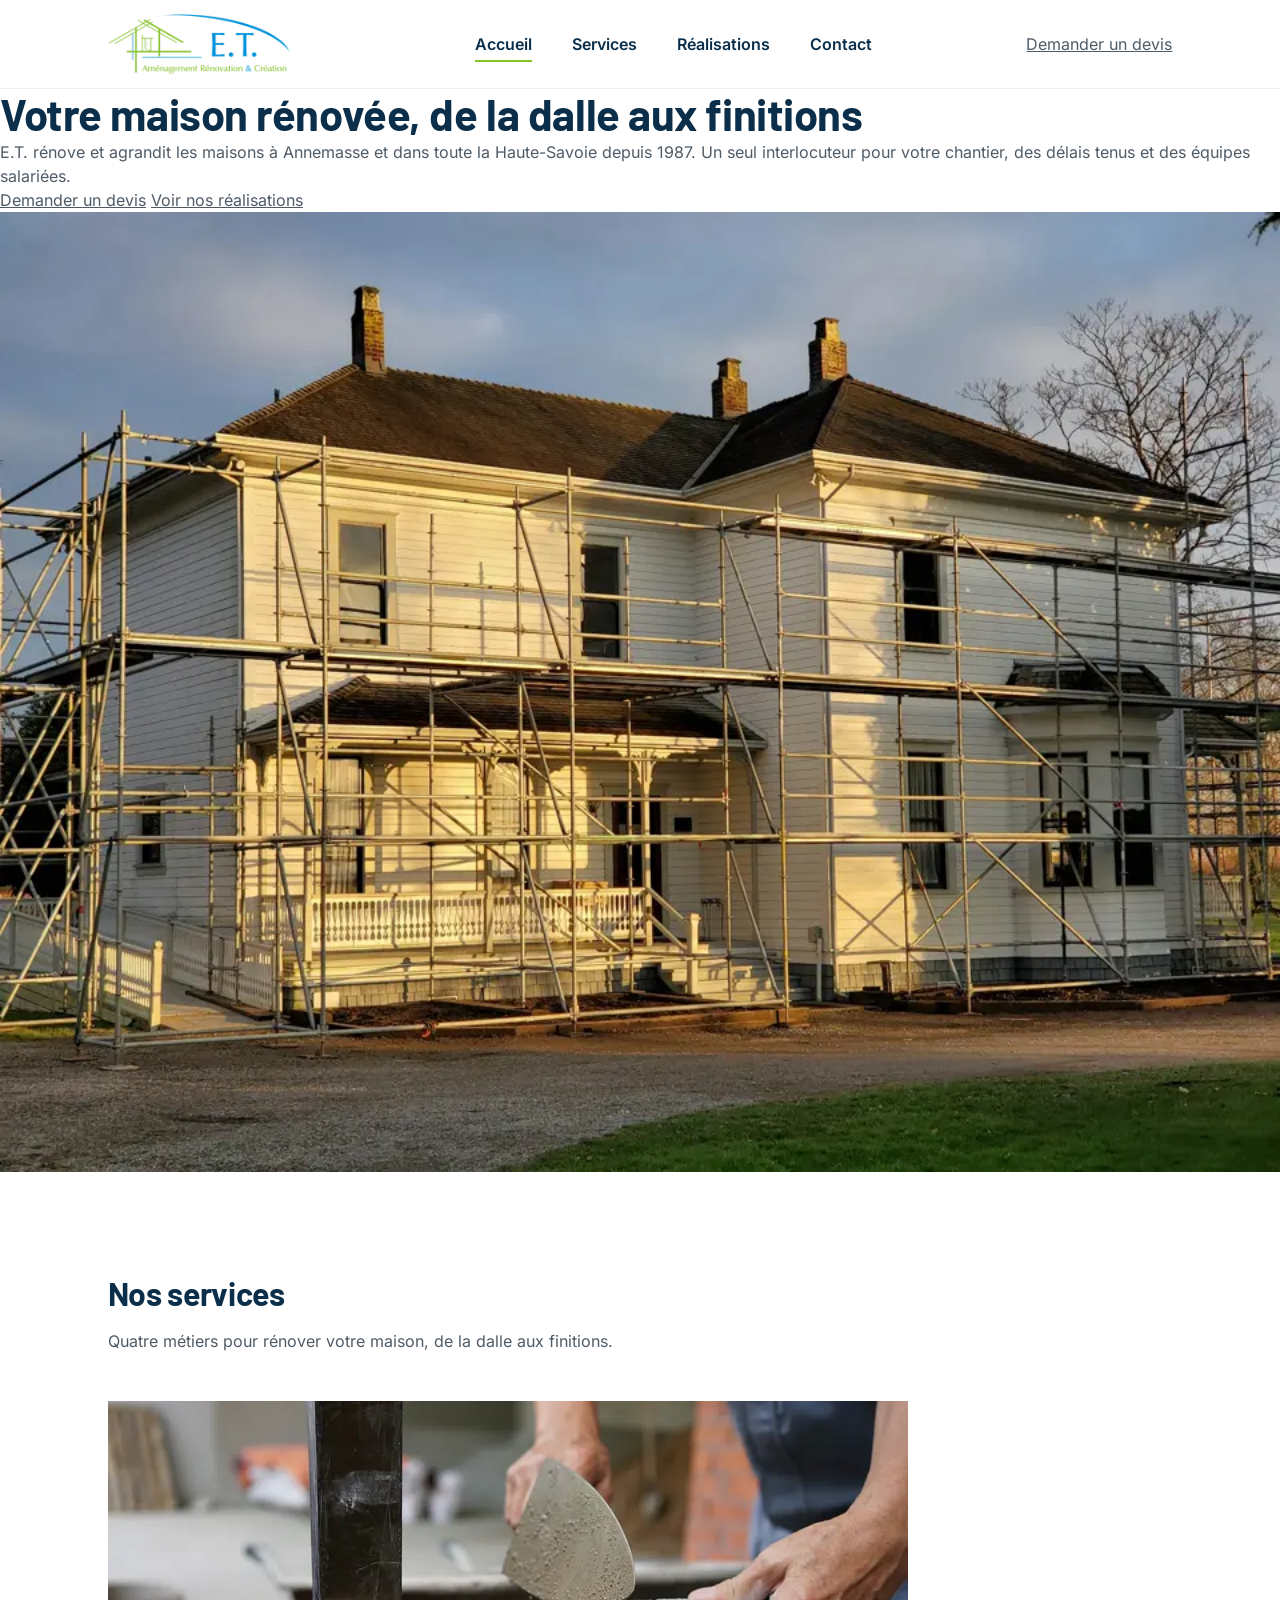
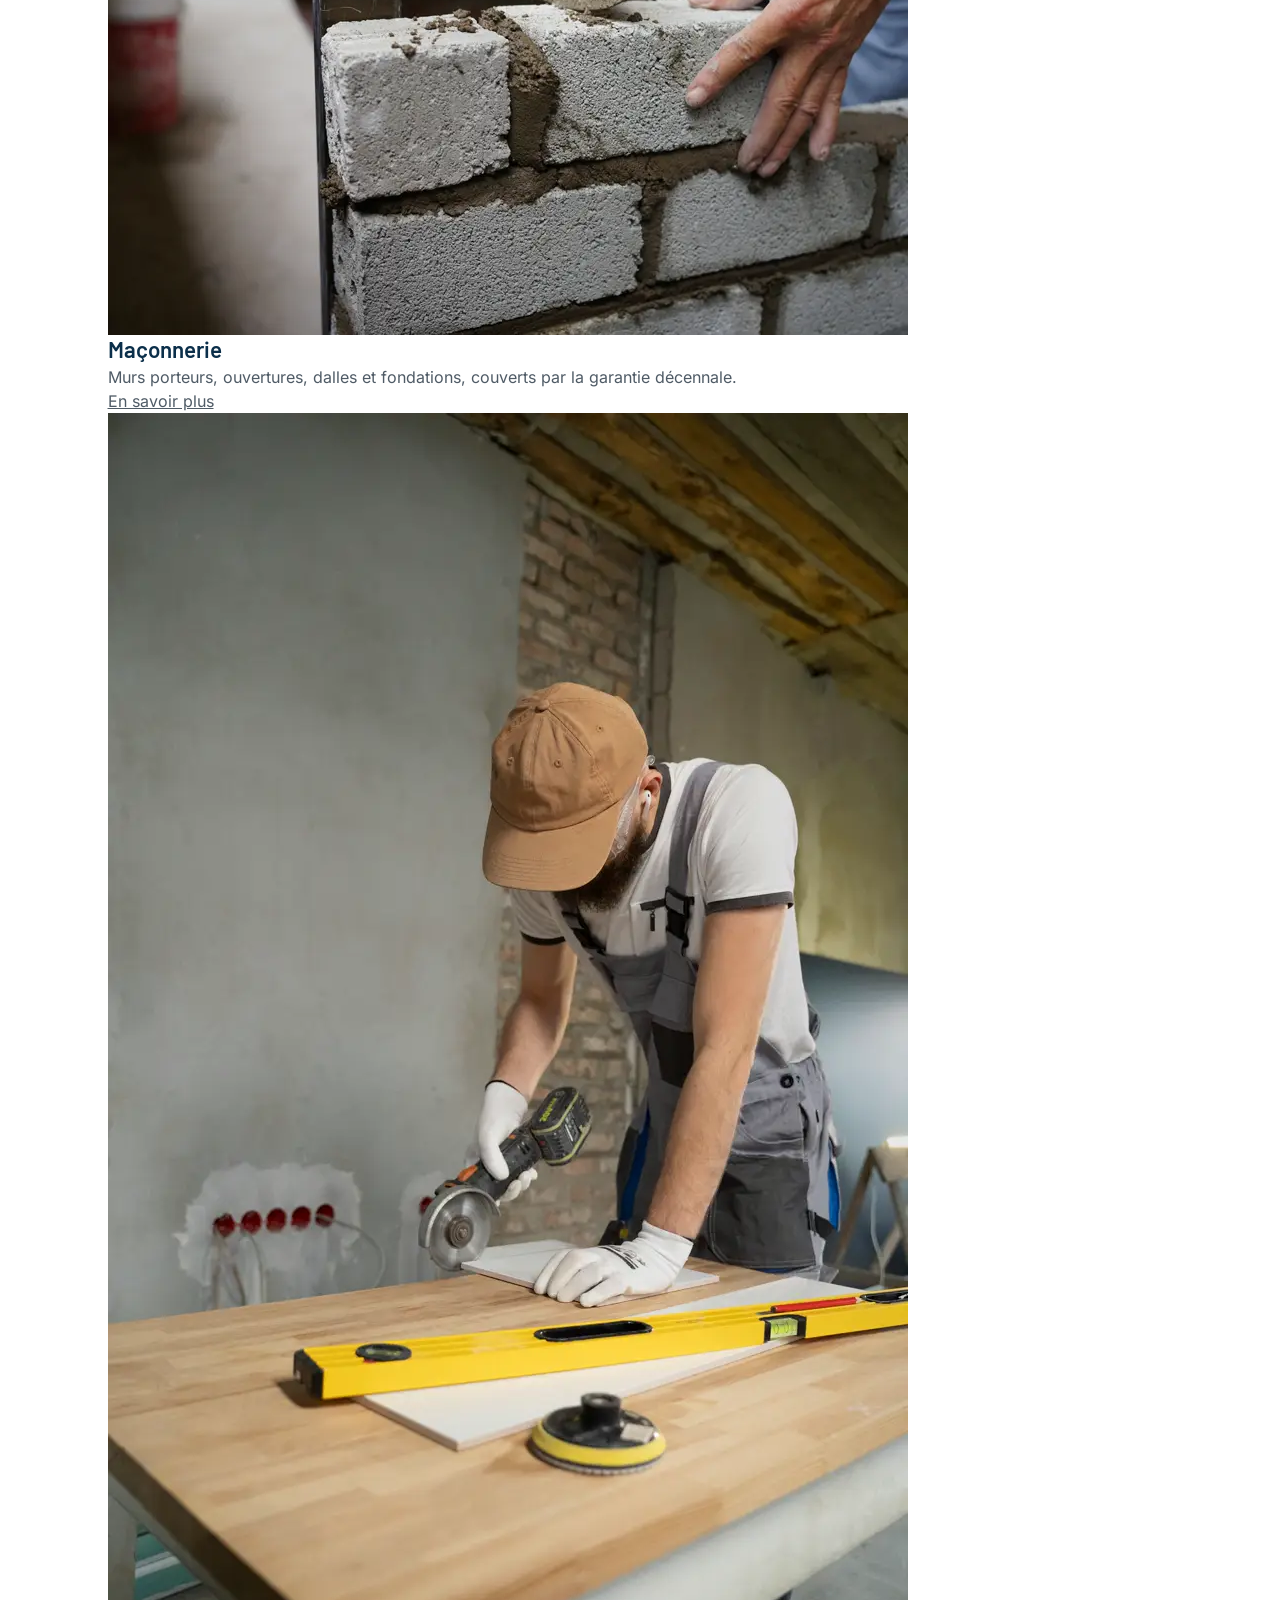
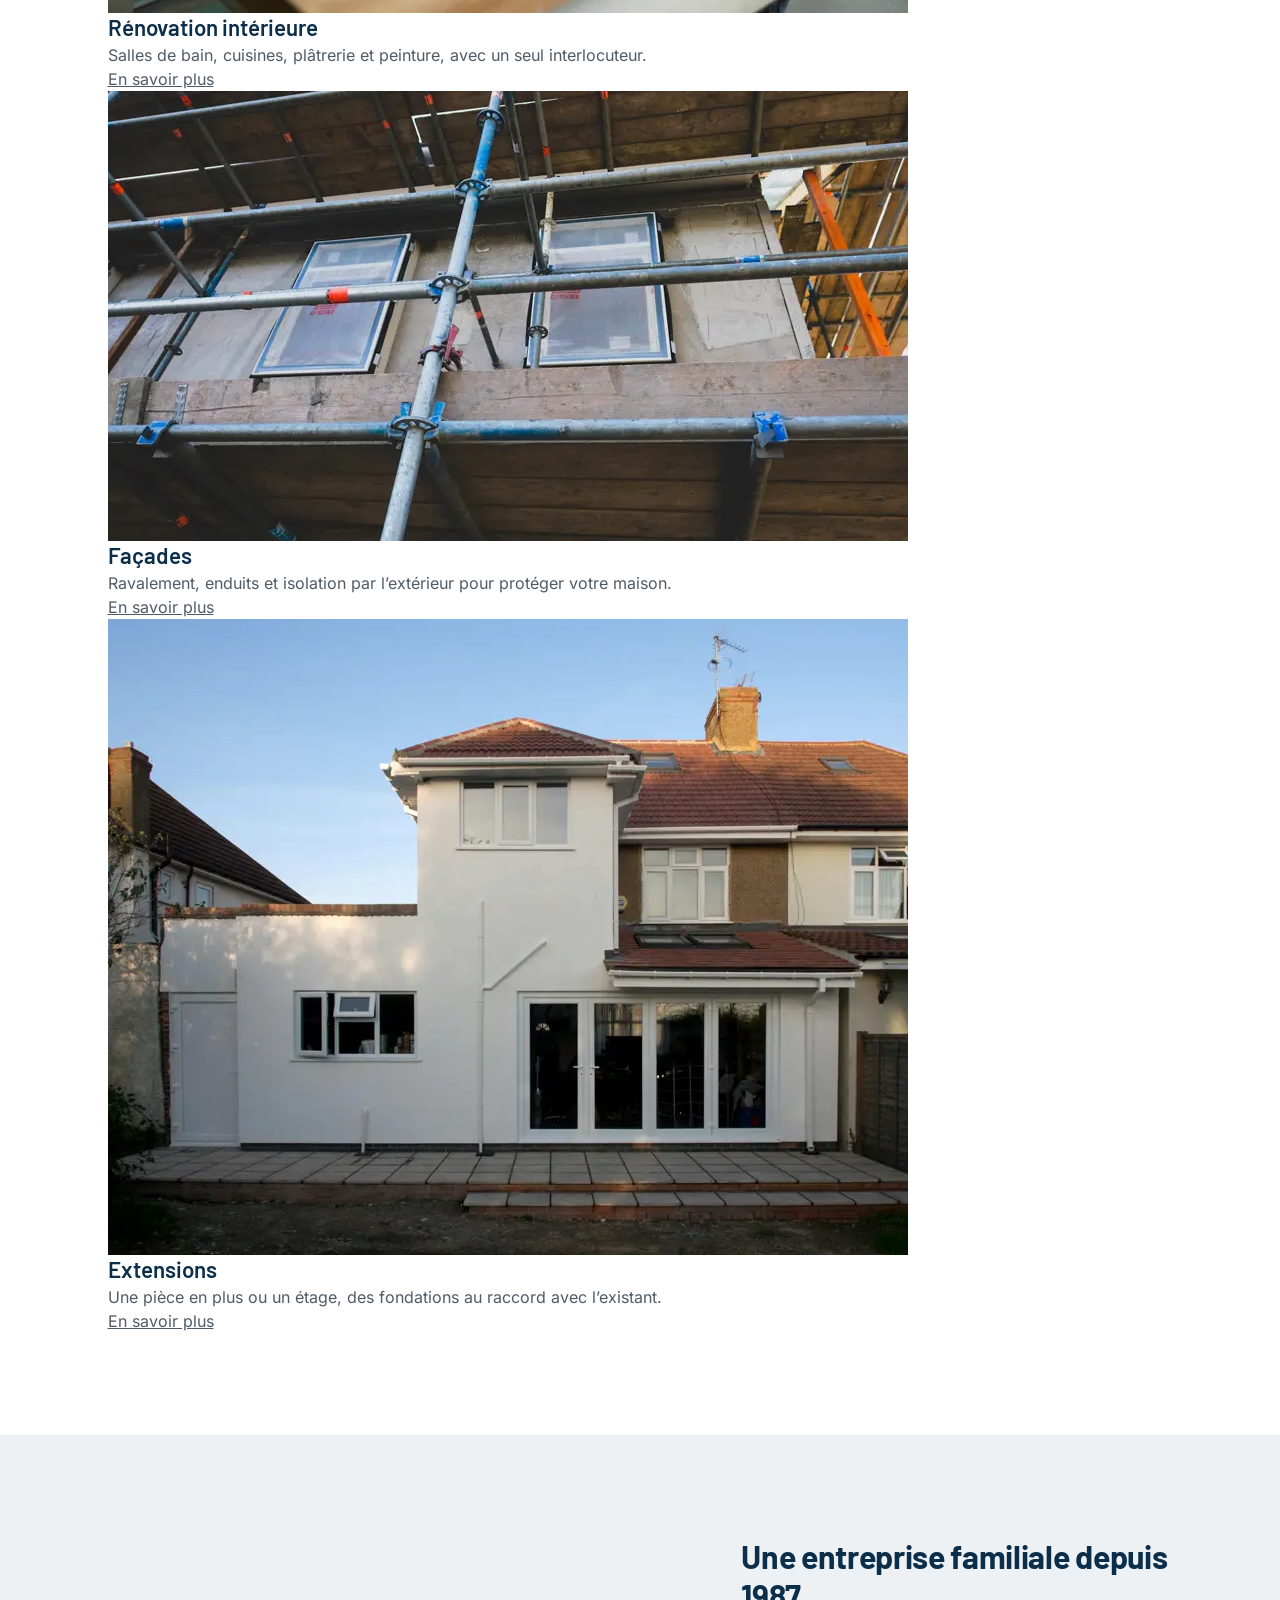
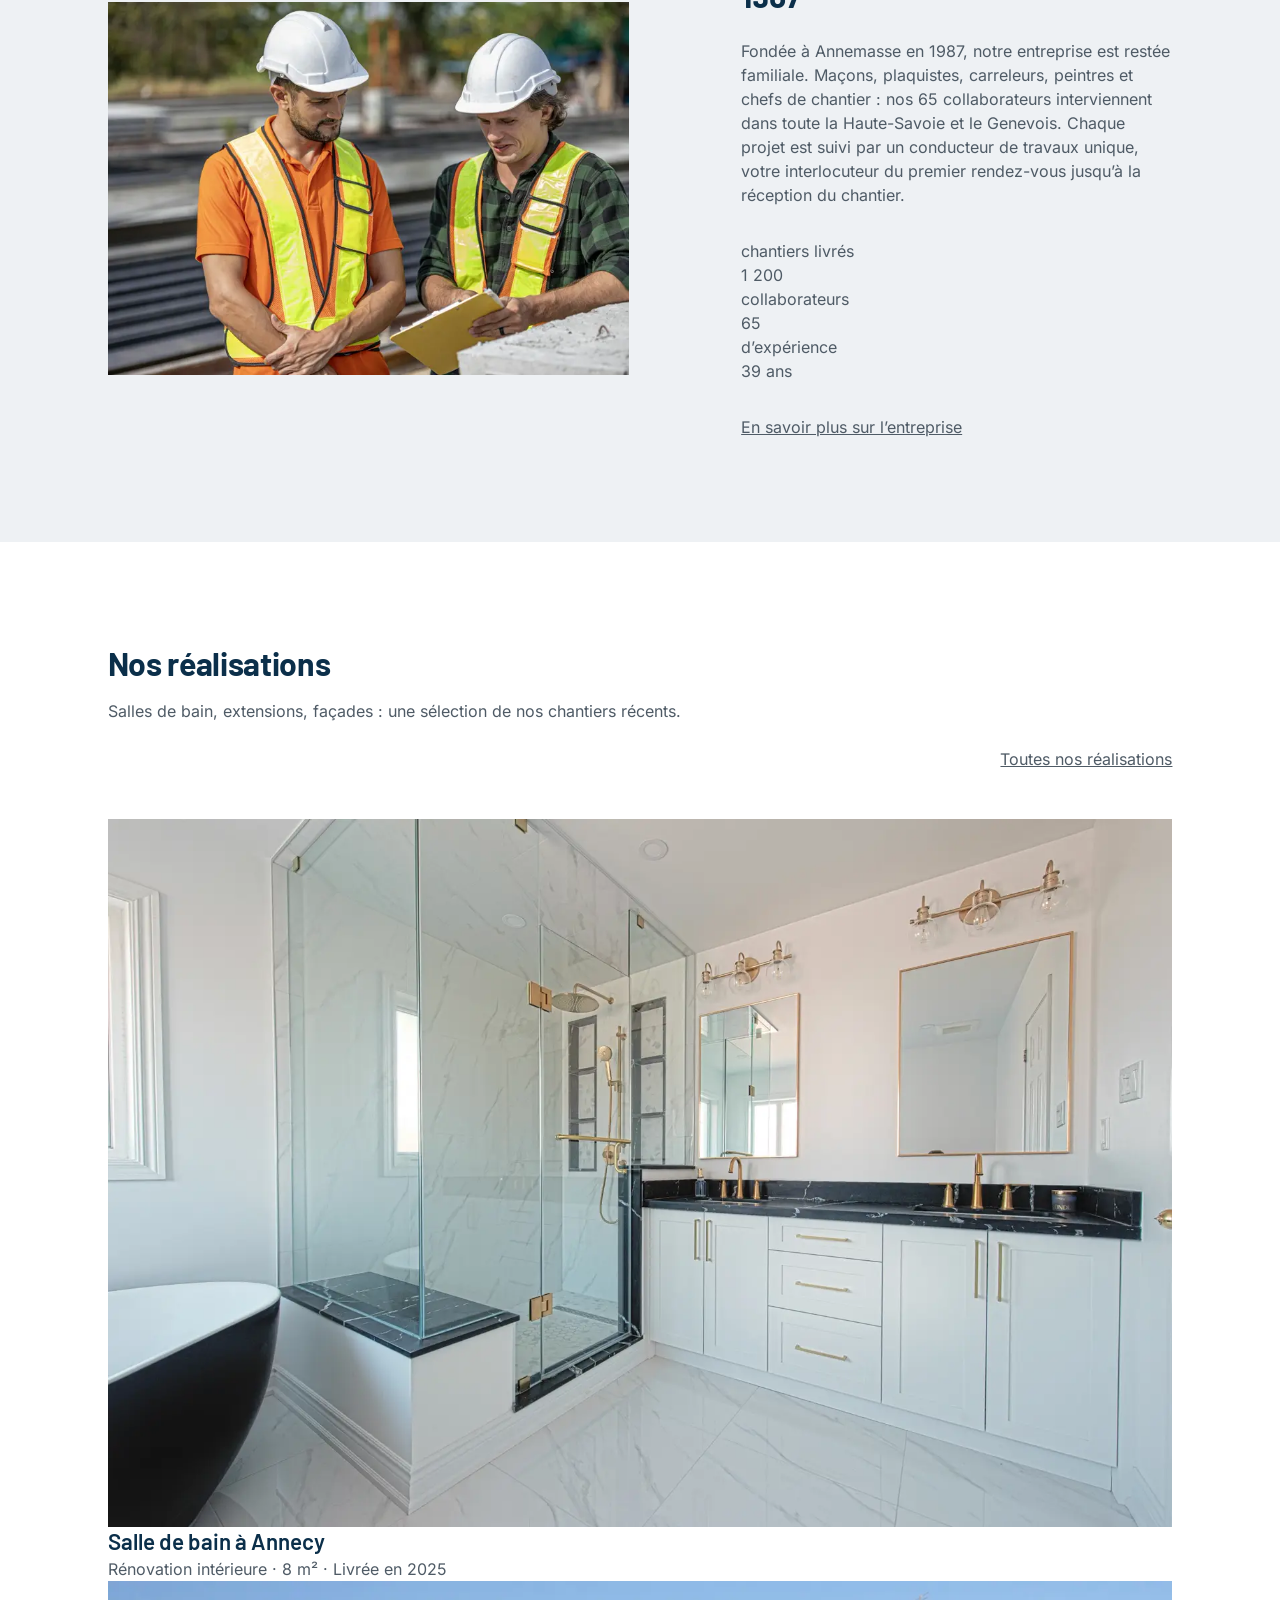
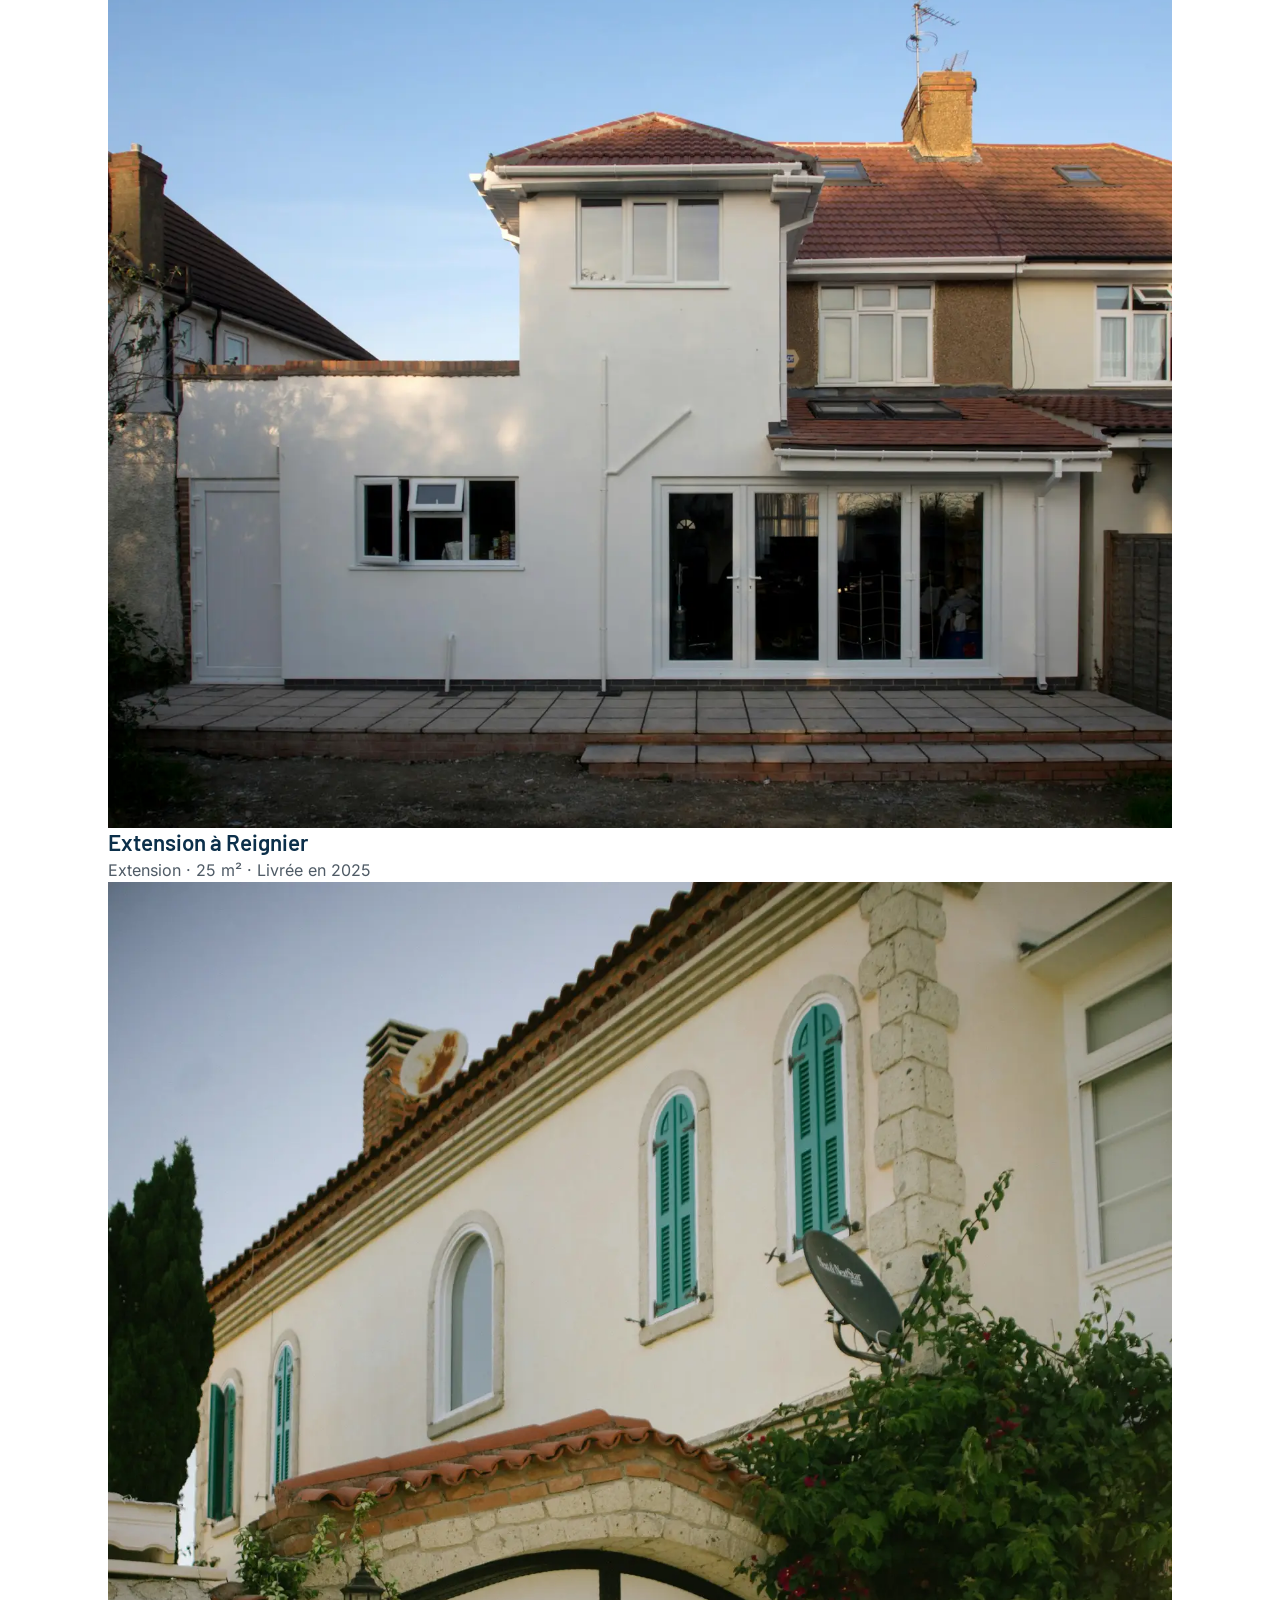
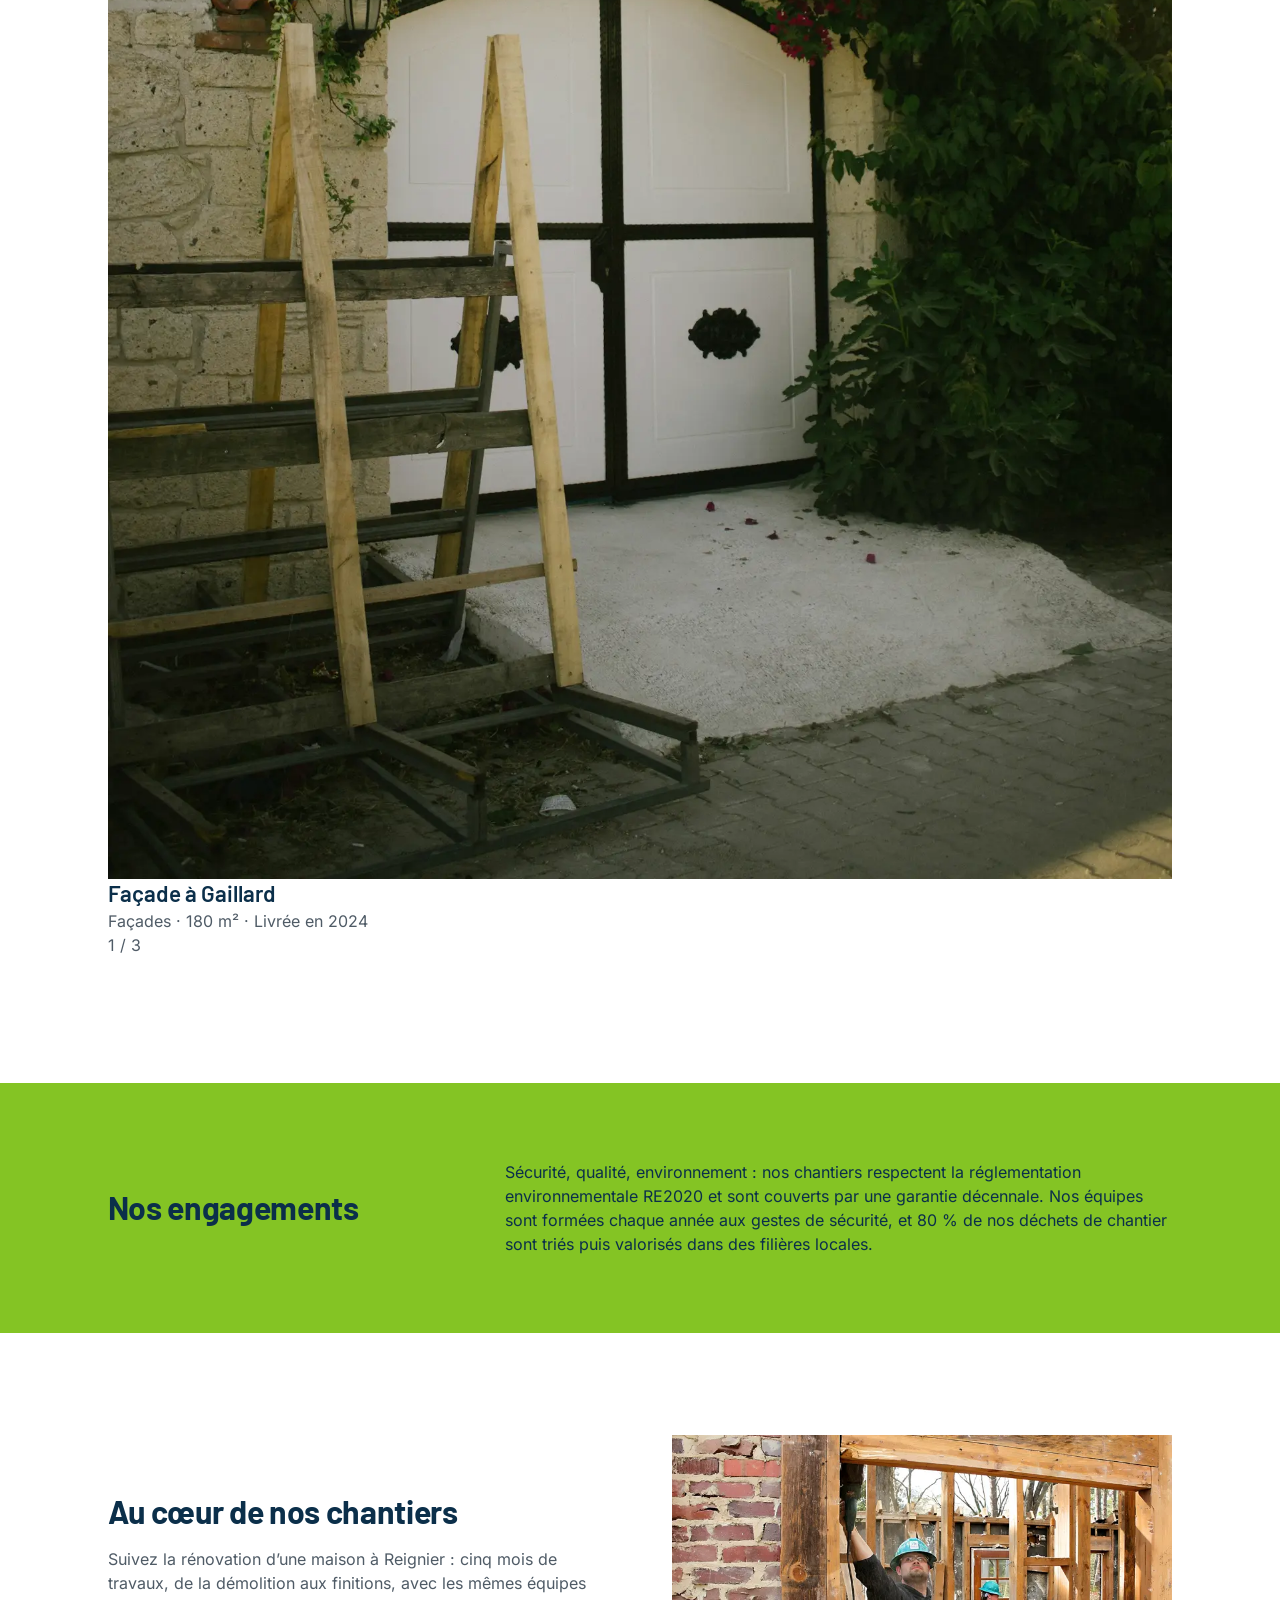
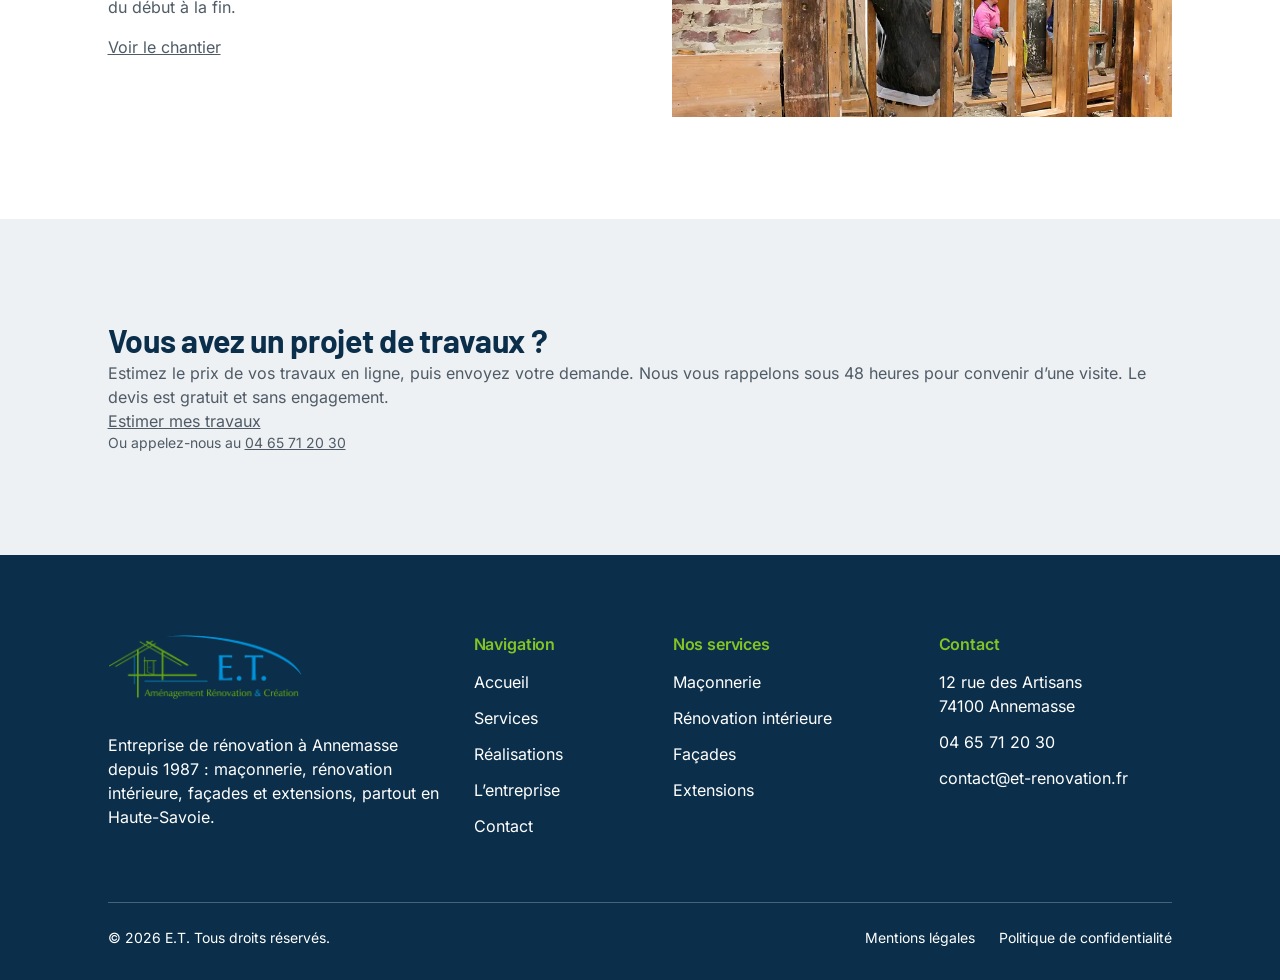
==== index.html @ a4a88014 "feat: intègre la page d'accueil et le carrousel des chantiers" ====
<!DOCTYPE html>
<html lang="fr">
<head>
  <meta charset="UTF-8">
  <meta name="viewport" content="width=device-width, initial-scale=1">
  <title>E.T. Rénovation | Rénovation et extension de maisons à Annemasse</title>
  <meta name="description" content="E.T. rénove et agrandit les maisons à Annemasse et en Haute-Savoie depuis 1987 : maçonnerie, rénovation intérieure, façades et extensions. Estimation en ligne et devis gratuit.">
  <link rel="icon" href="assets/icons/favicon.svg" type="image/svg+xml">
  <link rel="preload" href="assets/fonts/inter-variable.woff2" as="font" type="font/woff2" crossorigin>
  <link rel="preload" href="assets/fonts/barlow-700.woff2" as="font" type="font/woff2" crossorigin>
  <link rel="stylesheet" href="assets/css/base/variables.css">
  <link rel="stylesheet" href="assets/css/base/reset.css">
  <link rel="stylesheet" href="assets/css/base/typography.css">
  <link rel="stylesheet" href="assets/css/layout/container.css">
  <link rel="stylesheet" href="assets/css/layout/section.css">
  <link rel="stylesheet" href="assets/css/layout/header.css">
  <link rel="stylesheet" href="assets/css/layout/footer.css">
  <link rel="stylesheet" href="assets/css/components/button.css">
  <link rel="stylesheet" href="assets/css/components/link.css">
  <link rel="stylesheet" href="assets/css/components/hero.css">
  <link rel="stylesheet" href="assets/css/components/card.css">
  <link rel="stylesheet" href="assets/css/components/stats.css">
  <link rel="stylesheet" href="assets/css/components/carousel.css">
  <link rel="stylesheet" href="assets/css/components/cta.css">
  <link rel="stylesheet" href="assets/css/pages/home.css">
  <script type="module" src="assets/js/pages/home.js"></script>
</head>
<body>
  <a class="skip-link" href="#contenu">Aller au contenu</a>

  <header class="header">
    <div class="container header__inner">
      <a class="header__logo" href="index.html">
        <img src="assets/images/logo-et.png" alt="E.T. Aménagement Rénovation et Création, accueil" width="182" height="60">
      </a>
      <button class="header__toggle" type="button" aria-expanded="false" aria-controls="menu">
        <span class="header__toggle-label">Menu</span>
      </button>
      <nav class="header__nav" id="menu" aria-label="Navigation principale">
        <ul class="header__links">
          <li><a class="header__link" href="index.html" aria-current="page">Accueil</a></li>
          <li><a class="header__link" href="services.html">Services</a></li>
          <li><a class="header__link" href="realisations.html">Réalisations</a></li>
          <li><a class="header__link" href="contact.html">Contact</a></li>
        </ul>
        <div class="header__action">
          <a class="button button--primary" href="devis.html">Demander un devis</a>
          <p class="header__phone">Ou appelez-nous au <a href="tel:+33465712030">04 65 71 20 30</a></p>
        </div>
      </nav>
    </div>
  </header>

  <main id="contenu">
    <section class="hero-home">
      <div class="hero-home__content">
        <h1 class="hero-home__title">Votre maison rénovée, de la dalle aux finitions</h1>
        <p class="hero-home__text">E.T. rénove et agrandit les maisons à Annemasse et dans toute la Haute-Savoie depuis 1987. Un seul interlocuteur pour votre chantier, des délais tenus et des équipes salariées.</p>
        <div class="hero-home__actions">
          <a class="button button--primary" href="devis.html">Demander un devis</a>
          <a class="link-arrow link-arrow--light" href="realisations.html">Voir nos réalisations</a>
        </div>
      </div>
      <img class="hero-home__image" src="assets/images/hero/home-1600.webp" srcset="assets/images/hero/home-960.webp 960w, assets/images/hero/home-1600.webp 1600w" sizes="(min-width: 1024px) 50vw, 100vw" alt="Maison en cours de rénovation sous un échafaudage" width="1600" height="1200" fetchpriority="high">
    </section>

    <section class="section" aria-labelledby="services-titre">
      <div class="container">
        <div class="section__head">
          <h2 id="services-titre">Nos services</h2>
          <p>Quatre métiers pour rénover votre maison, de la dalle aux finitions.</p>
        </div>
        <div class="cards">
          <article class="card">
            <img class="card__image" src="assets/images/services/masonry-800.webp" alt="Maçon montant un mur en parpaings" width="800" height="533" loading="lazy">
            <div class="card__body">
              <h3>Maçonnerie</h3>
              <p>Murs porteurs, ouvertures, dalles et fondations, couverts par la garantie décennale.</p>
              <a class="link-arrow" href="services.html#maconnerie">En savoir plus<span class="visually-hidden"> sur la maçonnerie</span></a>
            </div>
          </article>
          <article class="card">
            <img class="card__image" src="assets/images/services/interior-800.webp" alt="Artisan découpant un carreau à la meuleuse" width="800" height="1200" loading="lazy">
            <div class="card__body">
              <h3>Rénovation intérieure</h3>
              <p>Salles de bain, cuisines, plâtrerie et peinture, avec un seul interlocuteur.</p>
              <a class="link-arrow" href="services.html#renovation-interieure">En savoir plus<span class="visually-hidden"> sur la rénovation intérieure</span></a>
            </div>
          </article>
          <article class="card">
            <img class="card__image" src="assets/images/services/facade-800.webp" alt="Échafaudage installé contre une façade" width="800" height="450" loading="lazy">
            <div class="card__body">
              <h3>Façades</h3>
              <p>Ravalement, enduits et isolation par l’extérieur pour protéger votre maison.</p>
              <a class="link-arrow" href="services.html#facades">En savoir plus<span class="visually-hidden"> sur les façades</span></a>
            </div>
          </article>
          <article class="card">
            <img class="card__image" src="assets/images/services/extension-800.webp" alt="Maison agrandie par une extension blanche" width="800" height="636" loading="lazy">
            <div class="card__body">
              <h3>Extensions</h3>
              <p>Une pièce en plus ou un étage, des fondations au raccord avec l’existant.</p>
              <a class="link-arrow" href="services.html#extensions">En savoir plus<span class="visually-hidden"> sur les extensions</span></a>
            </div>
          </article>
        </div>
      </div>
    </section>

    <section class="section section--grey" aria-labelledby="entreprise-titre">
      <div class="container about">
        <img class="about__image" src="assets/images/company/team-1200.webp" srcset="assets/images/company/team-800.webp 800w, assets/images/company/team-1200.webp 1200w" sizes="(min-width: 1024px) 50vw, 100vw" alt="Deux chefs de chantier relisant un plan" width="1200" height="800" loading="lazy">
        <div class="about__body">
          <h2 id="entreprise-titre">Une entreprise familiale depuis 1987</h2>
          <p>Fondée à Annemasse en 1987, notre entreprise est restée familiale. Maçons, plaquistes, carreleurs, peintres et chefs de chantier : nos 65 collaborateurs interviennent dans toute la Haute-Savoie et le Genevois. Chaque projet est suivi par un conducteur de travaux unique, votre interlocuteur du premier rendez-vous jusqu’à la réception du chantier.</p>
          <dl class="stats stats--three">
            <div>
              <dt>chantiers livrés</dt>
              <dd>1 200</dd>
            </div>
            <div>
              <dt>collaborateurs</dt>
              <dd>65</dd>
            </div>
            <div>
              <dt>d’expérience</dt>
              <dd>39 ans</dd>
            </div>
          </dl>
          <a class="link-arrow" href="entreprise.html">En savoir plus sur l’entreprise</a>
        </div>
      </div>
    </section>

    <section class="section" aria-labelledby="realisations-titre">
      <div class="container">
        <div class="section__head section__head--split">
          <div class="section__head">
            <h2 id="realisations-titre">Nos réalisations</h2>
            <p>Salles de bain, extensions, façades : une sélection de nos chantiers récents.</p>
          </div>
          <a class="button button--secondary" href="realisations.html">Toutes nos réalisations</a>
        </div>
        <div class="carousel" aria-roledescription="carrousel" aria-label="Chantiers récents">
          <ul class="carousel__track">
            <li class="carousel__slide" aria-roledescription="diapositive">
              <img class="carousel__image" src="assets/images/projects/bathroom-after-1600.webp" srcset="assets/images/projects/bathroom-after-800.webp 800w, assets/images/projects/bathroom-after-1600.webp 1600w" sizes="(min-width: 1760px) 1600px, 100vw" alt="Salle de bain rénovée avec douche vitrée et double vasque" width="1600" height="1064" loading="lazy">
              <div class="carousel__caption">
                <h3>Salle de bain à Annecy</h3>
                <p>Rénovation intérieure · 8 m² · Livrée en 2025</p>
              </div>
            </li>
            <li class="carousel__slide" aria-roledescription="diapositive">
              <img class="carousel__image" src="assets/images/projects/extension-after-1600.webp" srcset="assets/images/projects/extension-after-800.webp 800w, assets/images/projects/extension-after-1600.webp 1600w" sizes="(min-width: 1760px) 1600px, 100vw" alt="Extension blanche avec baie vitrée à l’arrière d’une maison" width="1600" height="1272" loading="lazy">
              <div class="carousel__caption">
                <h3>Extension à Reignier</h3>
                <p>Extension · 25 m² · Livrée en 2025</p>
              </div>
            </li>
            <li class="carousel__slide" aria-roledescription="diapositive">
              <img class="carousel__image" src="assets/images/projects/facade-after-1600.webp" srcset="assets/images/projects/facade-after-800.webp 800w, assets/images/projects/facade-after-1600.webp 1600w" sizes="(min-width: 1760px) 1600px, 100vw" alt="Façade blanche ravalée d’une maison" width="1600" height="2400" loading="lazy">
              <div class="carousel__caption">
                <h3>Façade à Gaillard</h3>
                <p>Façades · 180 m² · Livrée en 2024</p>
              </div>
            </li>
          </ul>
          <div class="carousel__controls">
            <p class="carousel__count" aria-live="polite">1 / 3</p>
            <button class="carousel__button carousel__button--prev" type="button" aria-label="Chantier précédent"></button>
            <button class="carousel__button carousel__button--next" type="button" aria-label="Chantier suivant"></button>
          </div>
        </div>
      </div>
    </section>

    <section class="commitments" aria-labelledby="engagements-titre">
      <div class="container commitments__inner">
        <h2 id="engagements-titre">Nos engagements</h2>
        <p>Sécurité, qualité, environnement : nos chantiers respectent la réglementation environnementale RE2020 et sont couverts par une garantie décennale. Nos équipes sont formées chaque année aux gestes de sécurité, et 80 % de nos déchets de chantier sont triés puis valorisés dans des filières locales.</p>
      </div>
    </section>

    <section class="section" aria-labelledby="chantiers-titre">
      <div class="container video">
        <div class="video__body">
          <h2 id="chantiers-titre">Au cœur de nos chantiers</h2>
          <p>Suivez la rénovation d’une maison à Reignier : cinq mois de travaux, de la démolition aux finitions, avec les mêmes équipes du début à la fin.</p>
          <a class="link-arrow" href="realisations.html">Voir le chantier</a>
        </div>
        <img class="video__image" src="assets/images/home/video-cover-1200.webp" srcset="assets/images/home/video-cover-800.webp 800w, assets/images/home/video-cover-1200.webp 1200w" sizes="(min-width: 1024px) 50vw, 100vw" alt="Ouvriers montant l’ossature d’une pièce dans une maison en travaux" width="1200" height="800" loading="lazy">
      </div>
    </section>

    <section class="section section--grey" aria-labelledby="projet-titre">
      <div class="container cta">
        <div class="cta__text">
          <h2 id="projet-titre">Vous avez un projet de travaux ?</h2>
          <p>Estimez le prix de vos travaux en ligne, puis envoyez votre demande. Nous vous rappelons sous 48 heures pour convenir d’une visite. Le devis est gratuit et sans engagement.</p>
        </div>
        <div class="cta__actions">
          <a class="button button--primary" href="devis.html">Estimer mes travaux</a>
          <p class="text-small">Ou appelez-nous au <a href="tel:+33465712030">04 65 71 20 30</a></p>
        </div>
      </div>
    </section>
  </main>

  <footer class="footer">
    <div class="container">
      <div class="footer__columns">
        <div class="footer__about">
          <img src="assets/images/logo-et.png" alt="E.T. Aménagement Rénovation et Création" width="194" height="64" loading="lazy">
          <p>Entreprise de rénovation à Annemasse depuis 1987 : maçonnerie, rénovation intérieure, façades et extensions, partout en Haute-Savoie.</p>
        </div>
        <nav aria-label="Pied de page">
          <h2 class="footer__title">Navigation</h2>
          <ul class="footer__list">
            <li><a href="index.html">Accueil</a></li>
            <li><a href="services.html">Services</a></li>
            <li><a href="realisations.html">Réalisations</a></li>
            <li><a href="entreprise.html">L’entreprise</a></li>
            <li><a href="contact.html">Contact</a></li>
          </ul>
        </nav>
        <div>
          <h2 class="footer__title">Nos services</h2>
          <ul class="footer__list">
            <li><a href="services.html#maconnerie">Maçonnerie</a></li>
            <li><a href="services.html#renovation-interieure">Rénovation intérieure</a></li>
            <li><a href="services.html#facades">Façades</a></li>
            <li><a href="services.html#extensions">Extensions</a></li>
          </ul>
        </div>
        <div class="footer__contact">
          <h2 class="footer__title">Contact</h2>
          <div class="footer__list">
            <address>12 rue des Artisans<br>74100 Annemasse</address>
            <a href="tel:+33465712030">04 65 71 20 30</a>
            <a href="mailto:contact@et-renovation.fr">contact@et-renovation.fr</a>
          </div>
        </div>
      </div>
      <div class="footer__bottom">
        <p>© 2026 E.T. Tous droits réservés.</p>
        <ul class="footer__legal">
          <li><a href="mentions-legales.html">Mentions légales</a></li>
          <li><a href="confidentialite.html">Politique de confidentialité</a></li>
        </ul>
      </div>
    </div>
  </footer>
</body>
</html>
---- assets/css/base/variables.css ----
:root {
  --color-navy: #0b2f4a;
  --color-navy-light: #164466;
  --color-green: #84c424;
  --color-green-dark: #74ad1f;
  --color-text: #4f5b66;
  --color-border: #737d87;
  --color-line: #cfd5db;
  --color-concrete: #eef1f4;
  --color-white: #ffffff;

  --font-heading: "Barlow", "Arial Narrow", sans-serif;
  --font-body: "Inter", system-ui, -apple-system, "Segoe UI", sans-serif;

  --text-h1: clamp(2rem, 1.6rem + 1.4vw, 3rem);
  --text-hero: clamp(2.25rem, 1.4rem + 3.4vw, 4rem);
  --text-h2: clamp(1.5rem, 1.2rem + 1vw, 2.25rem);
  --text-h3: clamp(1.125rem, 1rem + 0.5vw, 1.5rem);
  --text-price: clamp(1.375rem, 1.1rem + 1vw, 2rem);
  --text-body: 1rem;
  --text-small: 0.875rem;

  --container: 1600px;
  --gutter: clamp(20px, 8.4vw, 160px);
  --section-space: clamp(56px, 8vw, 120px);
  --header-height: 72px;

  --transition: 0.2s ease;
}

@media (min-width: 1024px) {
  :root {
    --header-height: 88px;
  }
}
---- assets/css/base/typography.css ----
@font-face {
  font-family: "Barlow";
  font-style: normal;
  font-weight: 600;
  font-display: swap;
  src: url("../../fonts/barlow-600.woff2") format("woff2");
}

@font-face {
  font-family: "Barlow";
  font-style: normal;
  font-weight: 700;
  font-display: swap;
  src: url("../../fonts/barlow-700.woff2") format("woff2");
}

@font-face {
  font-family: "Inter";
  font-style: normal;
  font-weight: 400 700;
  font-display: swap;
  src: url("../../fonts/inter-variable.woff2") format("woff2");
}

body {
  font-family: var(--font-body);
  font-size: var(--text-body);
  color: var(--color-text);
  background: var(--color-white);
}

h1,
h2,
h3 {
  font-family: var(--font-heading);
  color: var(--color-navy);
}

h1 {
  font-size: var(--text-h1);
  font-weight: 700;
  line-height: 1.17;
  letter-spacing: -0.01em;
}

h2 {
  font-size: var(--text-h2);
  font-weight: 700;
  line-height: 1.22;
  letter-spacing: -0.01em;
}

h3 {
  font-size: var(--text-h3);
  font-weight: 600;
  line-height: 1.33;
}

strong {
  font-weight: 600;
  color: var(--color-navy);
}

small,
.text-small {
  font-size: var(--text-small);
  line-height: 1.43;
}

:focus-visible {
  outline: 3px solid var(--color-green);
  outline-offset: 3px;
}

.visually-hidden {
  position: absolute;
  width: 1px;
  height: 1px;
  padding: 0;
  margin: -1px;
  overflow: hidden;
  clip: rect(0, 0, 0, 0);
  white-space: nowrap;
  border: 0;
}

.skip-link {
  position: absolute;
  top: -100px;
  left: 16px;
  z-index: 100;
  padding: 12px 20px;
  background: var(--color-navy);
  color: var(--color-white);
  font-weight: 600;
  text-decoration: none;
}

.skip-link:focus {
  top: 16px;
}
---- assets/css/layout/container.css ----
.container {
  width: min(100% - var(--gutter) * 2, var(--container));
  margin-inline: auto;
}

.container--narrow {
  width: min(100% - var(--gutter) * 2, 720px);
}
---- assets/css/layout/section.css ----
.section {
  padding-block: var(--section-space);
}

.section--grey {
  background: var(--color-concrete);
}

.section__head {
  display: grid;
  gap: 16px;
  margin-bottom: clamp(32px, 4vw, 48px);
}

.section__head p {
  max-width: 920px;
}

.section__head--split {
  grid-template-columns: 1fr;
  align-items: end;
}

@media (min-width: 768px) {
  .section__head--split {
    grid-template-columns: 1fr auto;
  }
}
---- assets/css/layout/header.css ----
.header {
  position: sticky;
  top: 0;
  z-index: 50;
  background: var(--color-white);
  border-bottom: 1px solid var(--color-concrete);
}

.header__inner {
  display: flex;
  align-items: center;
  justify-content: space-between;
  gap: 32px;
  height: var(--header-height);
}

.header__logo img {
  width: 121px;
  height: auto;
}

.header__toggle {
  display: inline-flex;
  align-items: center;
  gap: 8px;
  min-height: 48px;
  font-weight: 600;
  color: var(--color-navy);
}

.header__toggle::after {
  content: "";
  width: 24px;
  height: 24px;
  background: currentColor;
  mask: url("../../icons/menu.svg") center / contain no-repeat;
}

.header__toggle[aria-expanded="true"]::after {
  mask-image: url("../../icons/close.svg");
}

.header__nav {
  display: none;
  position: fixed;
  inset: var(--header-height) 0 0;
  flex-direction: column;
  overflow-y: auto;
  background: var(--color-white);
}

.header__nav.is-open {
  display: flex;
}

.header__links li + li {
  border-top: 1px solid var(--color-concrete);
}

.header__link {
  display: block;
  padding: 16px var(--gutter);
  font-weight: 600;
  color: var(--color-navy);
  text-decoration: none;
}

.header__link[aria-current="page"] {
  box-shadow: inset 4px 0 0 var(--color-green);
}

.header__action {
  display: grid;
  gap: 16px;
  padding: 24px var(--gutter) 40px;
  border-top: 1px solid var(--color-concrete);
}

.header__phone a {
  color: var(--color-navy);
  font-weight: 600;
  text-decoration: none;
  white-space: nowrap;
}

body.menu-open {
  overflow: hidden;
}

@media (min-width: 1024px) {
  .header__logo img {
    width: 182px;
  }

  .header__toggle {
    display: none;
  }

  .header__nav,
  .header__nav.is-open {
    position: static;
    display: flex;
    flex-direction: row;
    align-items: center;
    justify-content: space-between;
    flex: 1;
    overflow: visible;
  }

  .header__links {
    display: flex;
    gap: 8px;
    margin-inline: auto;
  }

  .header__links li + li {
    border-top: 0;
  }

  .header__link {
    position: relative;
    padding: 12px 16px;
  }

  .header__link::after {
    content: "";
    position: absolute;
    left: 16px;
    right: 16px;
    bottom: 6px;
    height: 2px;
    background: var(--color-green);
    transform: scaleX(0);
    transition: transform var(--transition);
  }

  .header__link:hover::after,
  .header__link[aria-current="page"]::after {
    transform: scaleX(1);
  }

  .header__link[aria-current="page"] {
    box-shadow: none;
  }

  .header__action {
    padding: 0;
    border-top: 0;
  }

  .header__phone {
    display: none;
  }
}
---- assets/css/layout/footer.css ----
.footer {
  padding-block: 56px 32px;
  background: var(--color-navy);
  color: var(--color-white);
}

.footer a {
  text-decoration: none;
}

.footer a:hover {
  text-decoration: underline;
}

.footer__columns {
  display: grid;
  gap: 32px 16px;
  grid-template-columns: 1fr 1fr;
}

.footer__about {
  display: grid;
  gap: 24px;
  grid-column: 1 / -1;
  max-width: 512px;
}

.footer__about img {
  width: 170px;
  height: auto;
}

.footer__contact {
  grid-column: 1 / -1;
}

.footer__title {
  margin-bottom: 16px;
  font-family: var(--font-body);
  font-size: var(--text-body);
  font-weight: 600;
  color: var(--color-green);
}

.footer__list {
  display: grid;
  gap: 12px;
}

.footer__list address {
  font-style: normal;
}

.footer__bottom {
  display: flex;
  flex-wrap: wrap;
  justify-content: space-between;
  gap: 16px 24px;
  margin-top: 40px;
  padding-top: 24px;
  border-top: 1px solid rgb(255 255 255 / 0.25);
  font-size: var(--text-small);
}

.footer__legal {
  display: flex;
  flex-wrap: wrap;
  gap: 12px 24px;
}

@media (min-width: 1024px) {
  .footer {
    padding-block: 80px 32px;
  }

  .footer__columns {
    grid-template-columns: 2fr 1fr 1.4fr 1.4fr;
    gap: 32px;
  }

  .footer__about,
  .footer__contact {
    grid-column: auto;
  }

  .footer__about img {
    width: 194px;
  }

  .footer__bottom {
    margin-top: 64px;
  }
}
---- assets/css/pages/home.css ----
.about {
  display: grid;
  gap: 32px;
  align-items: center;
}

.about__image {
  width: 100%;
  aspect-ratio: 7 / 5;
  object-fit: cover;
}

.about__body {
  display: grid;
  gap: 16px;
}

.about__body .stats {
  margin-block: 8px;
}

.commitments {
  padding-block: clamp(48px, 6vw, 96px);
  background: var(--color-green);
  color: var(--color-navy);
}

.commitments__inner {
  display: grid;
  gap: 16px;
}

.video {
  display: grid;
  gap: 32px;
  align-items: center;
}

.video__body {
  display: grid;
  gap: 16px;
  justify-items: start;
}

.video__image {
  width: 100%;
  aspect-ratio: 16 / 9;
  object-fit: cover;
}

@media (min-width: 1024px) {
  .about {
    grid-template-columns: 49fr 40.5fr;
    gap: 10.5%;
  }

  .about__body {
    gap: 24px;
  }

  .commitments__inner {
    grid-template-columns: 1fr 2fr;
    align-items: center;
    gap: 64px;
  }

  .video {
    grid-template-columns: 1fr 1fr;
    gap: 64px;
  }
}
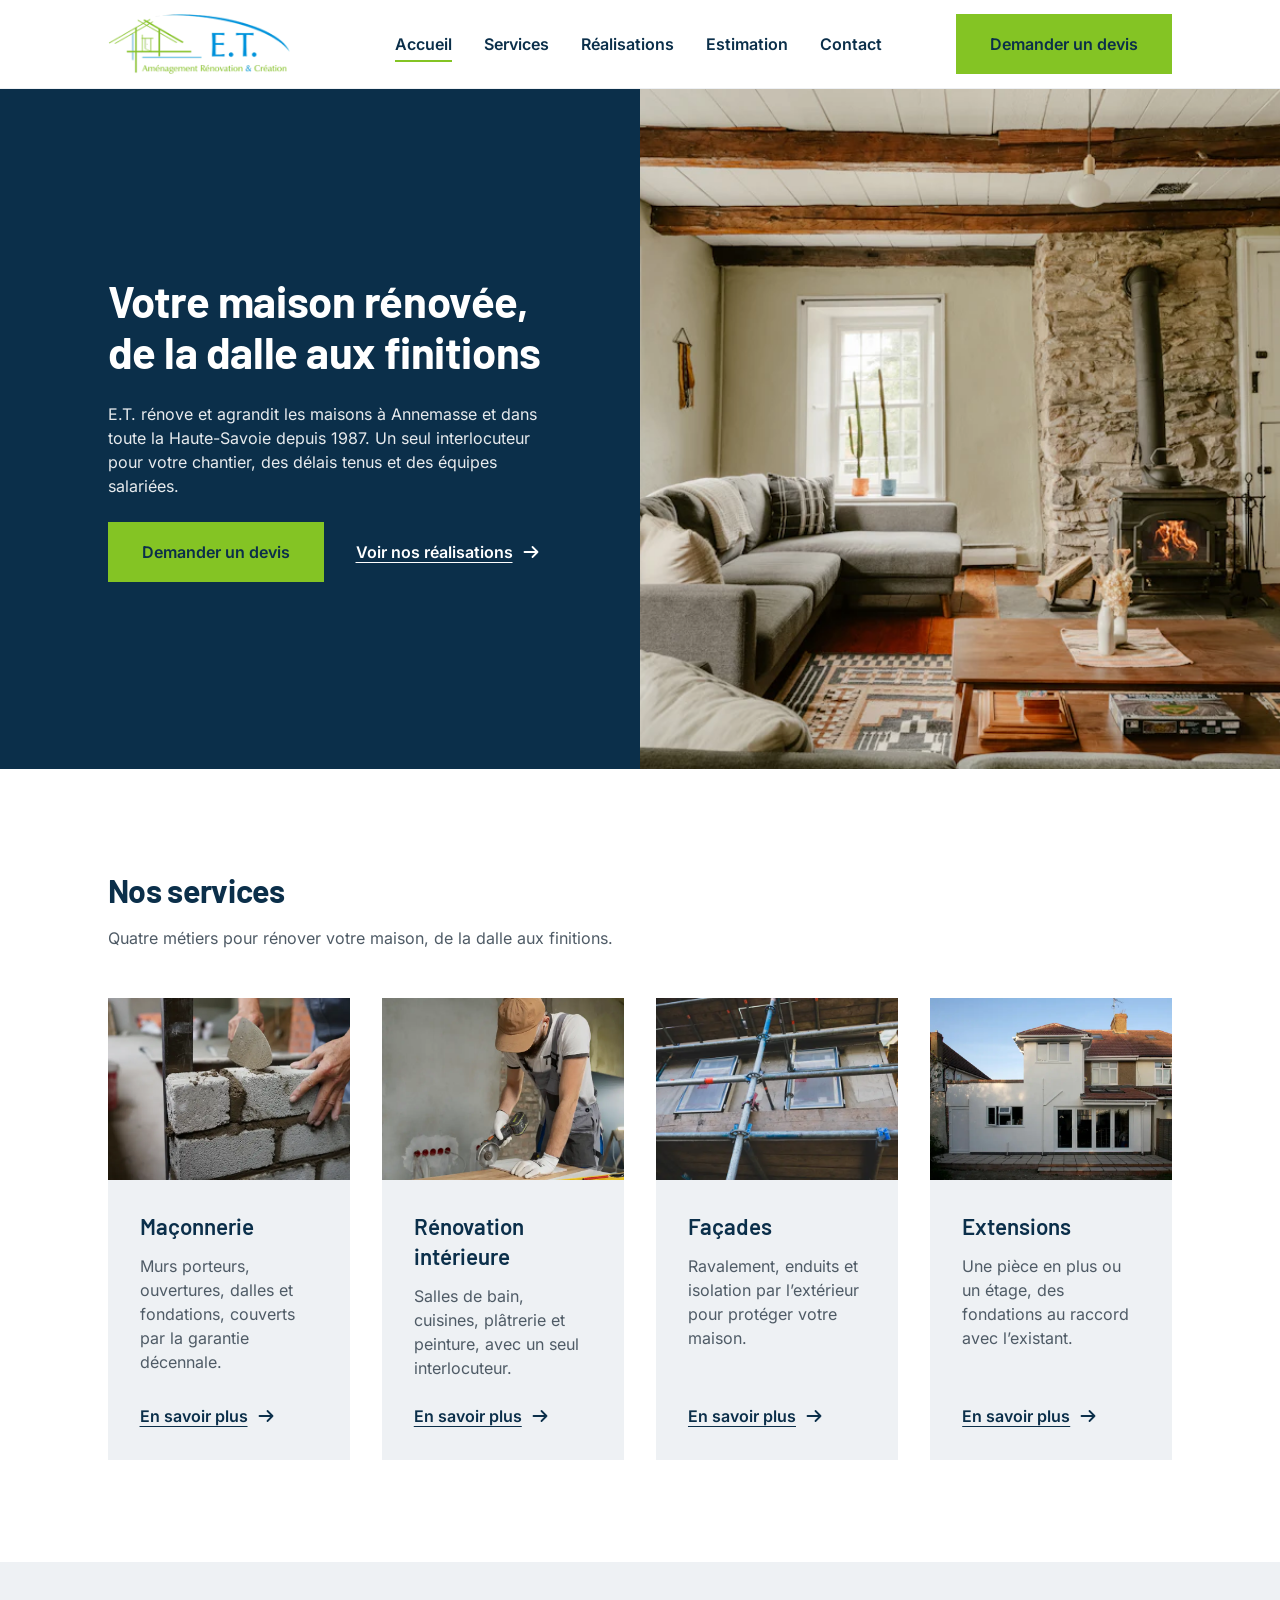
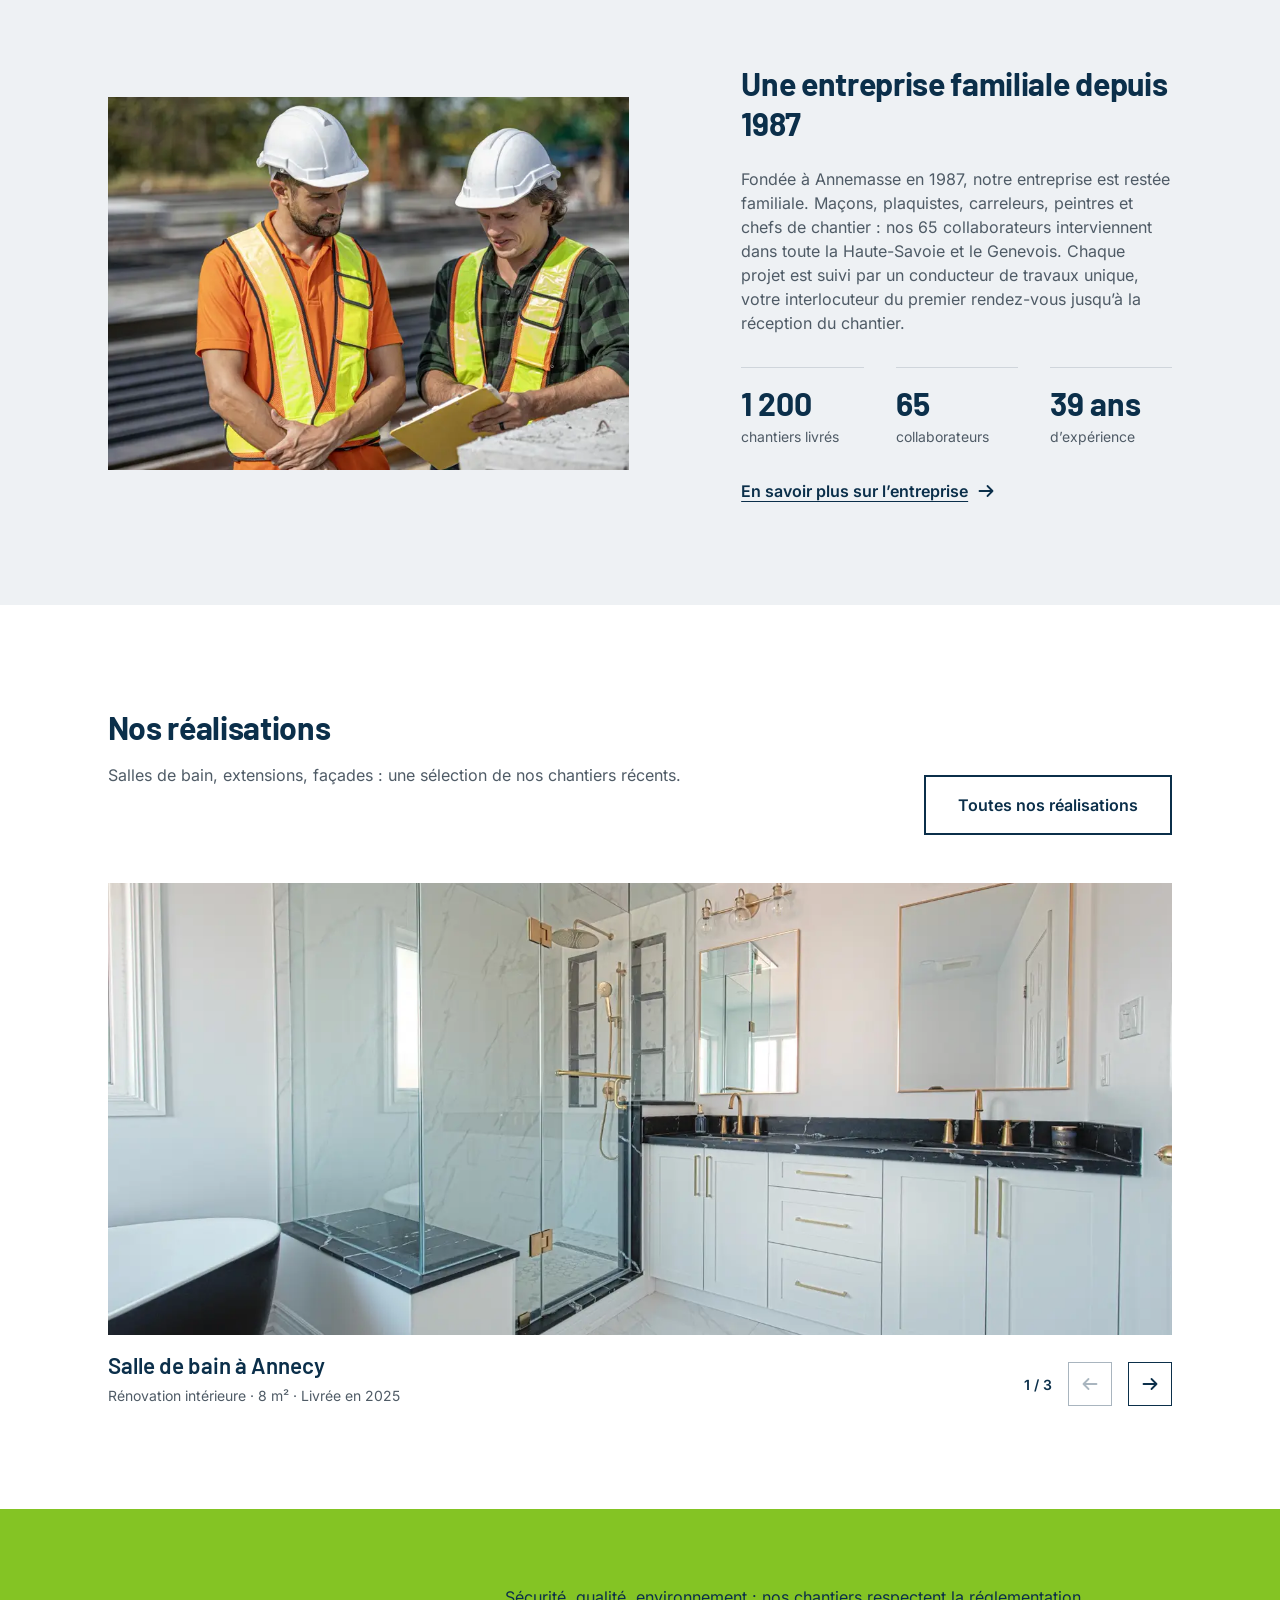
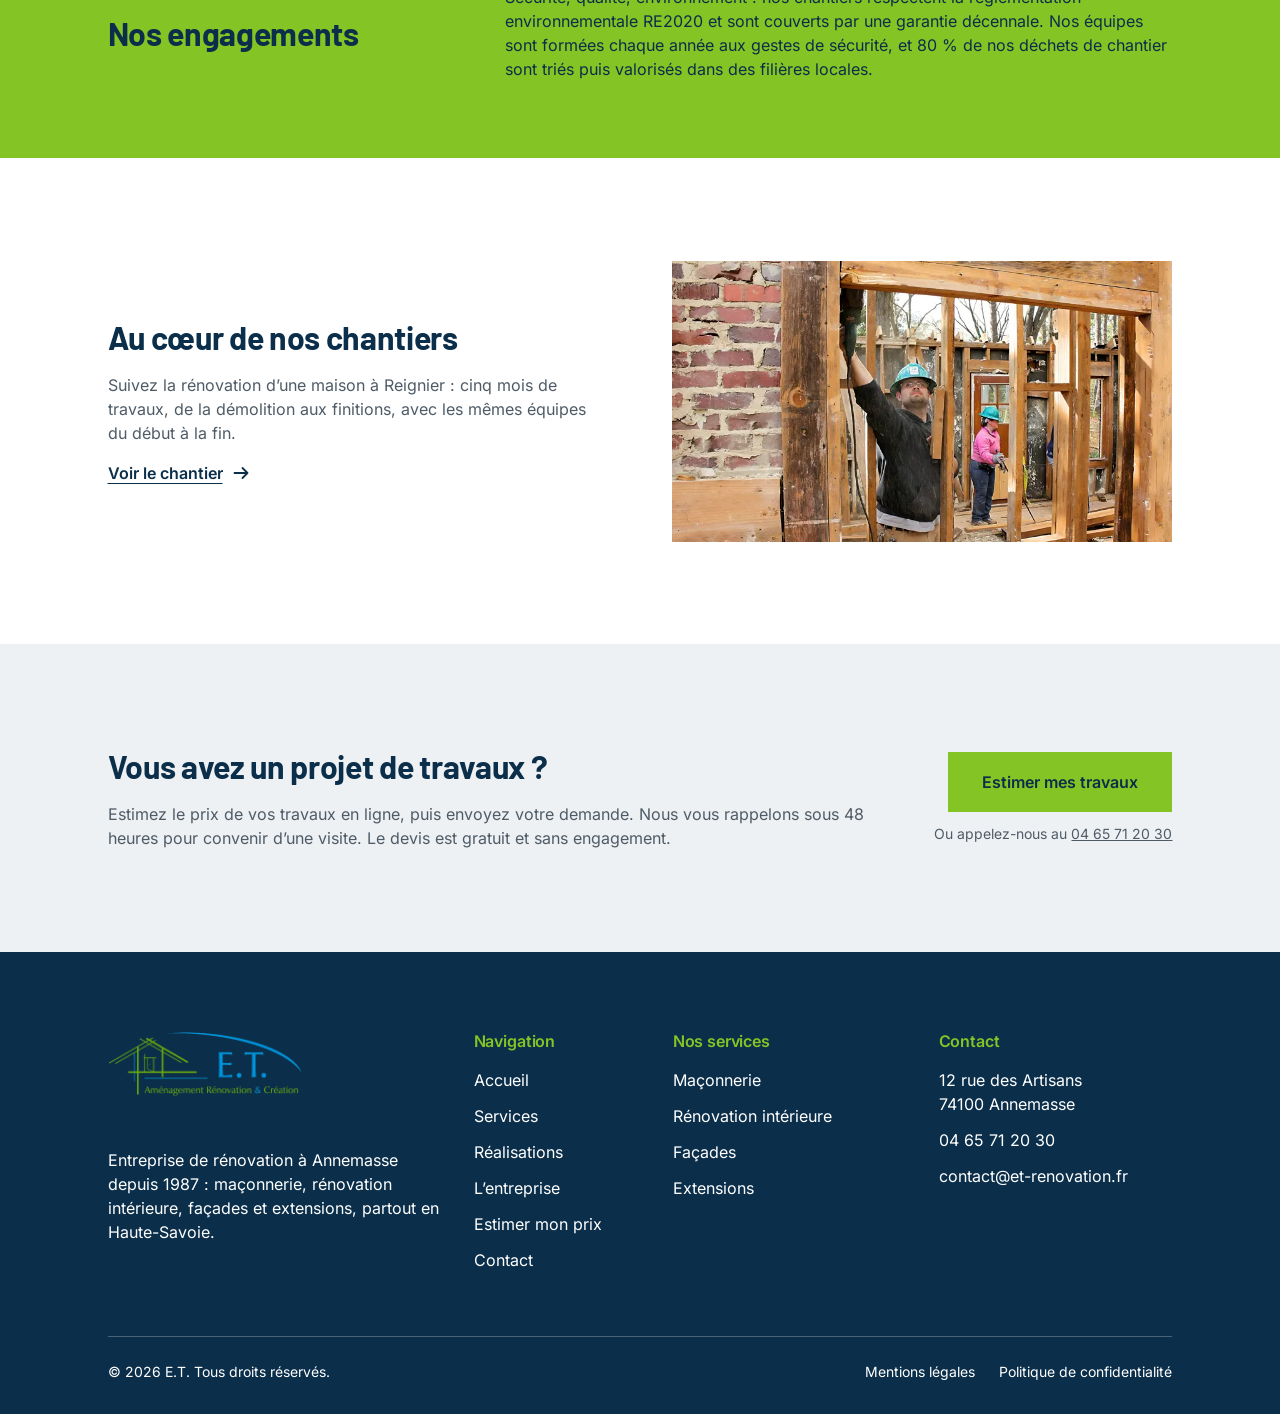
==== commit dd4b41a5: "feat: ajoute la page Estimation séparée du formulaire de devis Page estimation.html avec le prix en " ====
--- a/index.html
+++ b/index.html
@@ -41,6 +41,7 @@
           <li><a class="header__link" href="index.html" aria-current="page">Accueil</a></li>
           <li><a class="header__link" href="services.html">Services</a></li>
           <li><a class="header__link" href="realisations.html">Réalisations</a></li>
+          <li><a class="header__link" href="estimation.html">Estimation</a></li>
           <li><a class="header__link" href="contact.html">Contact</a></li>
         </ul>
         <div class="header__action">
@@ -61,7 +62,7 @@
           <a class="link-arrow link-arrow--light" href="realisations.html">Voir nos réalisations</a>
         </div>
       </div>
-      <img class="hero-home__image" src="assets/images/hero/home-1600.webp" srcset="assets/images/hero/home-960.webp 960w, assets/images/hero/home-1600.webp 1600w" sizes="(min-width: 1024px) 50vw, 100vw" alt="Maison en cours de rénovation sous un échafaudage" width="1600" height="1200" fetchpriority="high">
+      <img class="hero-home__image" src="assets/images/hero/home-1600.webp" srcset="assets/images/hero/home-960.webp 960w, assets/images/hero/home-1600.webp 1600w" sizes="(min-width: 1024px) 50vw, 100vw" alt="Salon rénové avec mur en pierre, poutres apparentes et poêle à bois" width="1600" height="1067" fetchpriority="high">
     </section>
 
     <section class="section" aria-labelledby="services-titre">
@@ -199,7 +200,7 @@
           <p>Estimez le prix de vos travaux en ligne, puis envoyez votre demande. Nous vous rappelons sous 48 heures pour convenir d’une visite. Le devis est gratuit et sans engagement.</p>
         </div>
         <div class="cta__actions">
-          <a class="button button--primary" href="devis.html">Estimer mes travaux</a>
+          <a class="button button--primary" href="estimation.html">Estimer mes travaux</a>
           <p class="text-small">Ou appelez-nous au <a href="tel:+33465712030">04 65 71 20 30</a></p>
         </div>
       </div>
@@ -220,6 +221,7 @@
             <li><a href="services.html">Services</a></li>
             <li><a href="realisations.html">Réalisations</a></li>
             <li><a href="entreprise.html">L’entreprise</a></li>
+            <li><a href="estimation.html">Estimer mon prix</a></li>
             <li><a href="contact.html">Contact</a></li>
           </ul>
         </nav>
--- a/assets/css/layout/header.css
+++ b/assets/css/layout/header.css
@@ -12,6 +12,10 @@
   justify-content: space-between;
   gap: 32px;
   height: var(--header-height);
+}
+
+.header__logo {
+  flex-shrink: 0;
 }
 
 .header__logo img {
@@ -87,7 +91,7 @@
   overflow: hidden;
 }
 
-@media (min-width: 1024px) {
+@media (min-width: 1200px) {
   .header__logo img {
     width: 182px;
   }
@@ -119,14 +123,14 @@
 
   .header__link {
     position: relative;
-    padding: 12px 16px;
+    padding: 12px;
   }
 
   .header__link::after {
     content: "";
     position: absolute;
-    left: 16px;
-    right: 16px;
+    left: 12px;
+    right: 12px;
     bottom: 6px;
     height: 2px;
     background: var(--color-green);
@@ -148,6 +152,10 @@
     border-top: 0;
   }
 
+  .header__action .button {
+    white-space: nowrap;
+  }
+
   .header__phone {
     display: none;
   }
--- a/assets/css/components/button.css
+++ b/assets/css/components/button.css
@@ -0,0 +1,43 @@
+.button {
+  display: inline-flex;
+  align-items: center;
+  justify-content: center;
+  gap: 8px;
+  min-height: 56px;
+  padding: 16px 32px;
+  border: 2px solid transparent;
+  font-weight: 600;
+  line-height: 1.5;
+  text-align: center;
+  text-decoration: none;
+  transition: background-color var(--transition), color var(--transition), border-color var(--transition);
+}
+
+.button--primary {
+  background: var(--color-green);
+  color: var(--color-navy);
+}
+
+.button--primary:hover {
+  background: var(--color-green-dark);
+}
+
+.button--secondary {
+  border-color: var(--color-navy);
+  color: var(--color-navy);
+  background: var(--color-white);
+}
+
+.button--secondary:hover {
+  background: var(--color-navy);
+  color: var(--color-white);
+}
+
+.button--block {
+  width: 100%;
+}
+
+.button:disabled {
+  opacity: 0.6;
+  cursor: wait;
+}
--- a/assets/css/components/link.css
+++ b/assets/css/components/link.css
@@ -0,0 +1,27 @@
+.link-arrow {
+  display: inline-flex;
+  align-items: center;
+  gap: 8px;
+  font-weight: 600;
+  color: var(--color-navy);
+  text-decoration: underline;
+  text-underline-offset: 4px;
+}
+
+.link-arrow::after {
+  content: "";
+  flex-shrink: 0;
+  width: 20px;
+  height: 20px;
+  background: currentColor;
+  mask: url("../../icons/arrow.svg") center / contain no-repeat;
+  transition: transform var(--transition);
+}
+
+.link-arrow:hover::after {
+  transform: translateX(4px);
+}
+
+.link-arrow--light {
+  color: var(--color-white);
+}
--- a/assets/css/components/hero.css
+++ b/assets/css/components/hero.css
@@ -0,0 +1,123 @@
+.hero {
+  position: relative;
+  display: flex;
+  align-items: flex-end;
+  min-height: 480px;
+  padding-block: 220px 40px;
+  color: var(--color-white);
+  isolation: isolate;
+}
+
+.hero__image {
+  position: absolute;
+  inset: 0;
+  z-index: -2;
+  width: 100%;
+  height: 100%;
+  object-fit: cover;
+}
+
+.hero::before {
+  content: "";
+  position: absolute;
+  inset: 0;
+  z-index: -1;
+  background: linear-gradient(180deg, rgb(11 47 74 / 0.15) 0%, rgb(11 47 74 / 0.85) 100%);
+}
+
+.hero__content {
+  display: grid;
+  gap: 20px;
+}
+
+.hero__title {
+  max-width: 1056px;
+  font-size: var(--text-hero);
+  line-height: 1.1;
+  color: var(--color-white);
+}
+
+.hero__text {
+  max-width: 648px;
+  color: rgb(255 255 255 / 0.9);
+}
+
+.breadcrumb ol {
+  display: flex;
+  flex-wrap: wrap;
+  gap: 8px;
+  font-size: var(--text-small);
+}
+
+.breadcrumb li + li::before {
+  content: "/";
+  margin-right: 8px;
+}
+
+.breadcrumb a {
+  text-underline-offset: 3px;
+}
+
+.hero .breadcrumb {
+  color: rgb(255 255 255 / 0.85);
+}
+
+.hero-home {
+  display: grid;
+  background: var(--color-navy);
+  color: var(--color-white);
+}
+
+.hero-home__content {
+  display: grid;
+  align-content: center;
+  gap: 24px;
+  padding: 56px var(--gutter);
+}
+
+.hero-home__title {
+  font-size: var(--text-h1);
+  color: var(--color-white);
+}
+
+.hero-home__text {
+  max-width: 560px;
+  color: rgb(255 255 255 / 0.9);
+}
+
+.hero-home__actions {
+  display: flex;
+  flex-wrap: wrap;
+  align-items: center;
+  gap: 16px 32px;
+}
+
+.hero-home__image {
+  width: 100%;
+  height: 280px;
+  object-fit: cover;
+}
+
+@media (min-width: 1024px) {
+  .hero {
+    min-height: 640px;
+    padding-block: 96px;
+  }
+
+  .hero__content {
+    gap: 28px;
+  }
+
+  .hero-home {
+    grid-template-columns: 1fr 1fr;
+    min-height: 680px;
+  }
+
+  .hero-home__content {
+    padding-inline: var(--gutter) 80px;
+  }
+
+  .hero-home__image {
+    height: 100%;
+  }
+}
--- a/assets/css/components/card.css
+++ b/assets/css/components/card.css
@@ -0,0 +1,42 @@
+.cards {
+  display: grid;
+  gap: 24px;
+}
+
+.card {
+  display: flex;
+  flex-direction: column;
+  background: var(--color-concrete);
+}
+
+.card__image {
+  width: 100%;
+  aspect-ratio: 4 / 3;
+  object-fit: cover;
+}
+
+.card__body {
+  display: flex;
+  flex-direction: column;
+  flex: 1;
+  gap: 12px;
+  padding: 32px;
+}
+
+.card__body .link-arrow {
+  margin-top: auto;
+  padding-top: 12px;
+}
+
+@media (min-width: 768px) {
+  .cards {
+    grid-template-columns: repeat(2, 1fr);
+  }
+}
+
+@media (min-width: 1280px) {
+  .cards {
+    grid-template-columns: repeat(4, 1fr);
+    gap: 32px;
+  }
+}
--- a/assets/css/components/stats.css
+++ b/assets/css/components/stats.css
@@ -0,0 +1,41 @@
+.stats {
+  display: grid;
+  grid-template-columns: repeat(2, 1fr);
+  gap: 24px 16px;
+}
+
+.stats > div {
+  display: grid;
+  gap: 4px;
+  padding-top: 16px;
+  border-top: 1px solid var(--color-line);
+}
+
+.stats dt {
+  order: 2;
+  font-size: var(--text-small);
+}
+
+.stats dd {
+  margin: 0;
+  font-family: var(--font-heading);
+  font-size: var(--text-h2);
+  font-weight: 700;
+  line-height: 1.2;
+  color: var(--color-navy);
+}
+
+.stats--three {
+  grid-template-columns: repeat(3, 1fr);
+}
+
+@media (min-width: 1024px) {
+  .stats {
+    grid-template-columns: repeat(4, 1fr);
+    gap: 32px;
+  }
+
+  .stats--three {
+    grid-template-columns: repeat(3, 1fr);
+  }
+}
--- a/assets/css/components/carousel.css
+++ b/assets/css/components/carousel.css
@@ -0,0 +1,95 @@
+.carousel__track {
+  display: grid;
+  grid-auto-flow: column;
+  grid-auto-columns: 100%;
+  overflow-x: auto;
+  scroll-snap-type: x mandatory;
+  scrollbar-width: none;
+}
+
+.carousel__track::-webkit-scrollbar {
+  display: none;
+}
+
+.carousel__slide {
+  display: grid;
+  gap: 16px;
+  scroll-snap-align: start;
+}
+
+.carousel__image {
+  width: 100%;
+  aspect-ratio: 335 / 220;
+  object-fit: cover;
+}
+
+.carousel__caption {
+  display: grid;
+  gap: 4px;
+}
+
+.carousel__caption p {
+  font-size: var(--text-small);
+}
+
+.carousel__controls {
+  display: flex;
+  justify-content: flex-end;
+  align-items: center;
+  gap: 16px;
+  margin-top: 16px;
+}
+
+.carousel__count {
+  font-size: var(--text-small);
+  font-weight: 600;
+  color: var(--color-navy);
+}
+
+.carousel__button {
+  display: grid;
+  place-content: center;
+  width: 44px;
+  height: 44px;
+  border: 1px solid var(--color-navy);
+  color: var(--color-navy);
+}
+
+.carousel__button::before {
+  content: "";
+  width: 20px;
+  height: 20px;
+  background: currentColor;
+  mask: url("../../icons/arrow.svg") center / contain no-repeat;
+}
+
+.carousel__button--prev::before {
+  transform: rotate(180deg);
+}
+
+.carousel__button:hover {
+  background: var(--color-navy);
+  color: var(--color-white);
+}
+
+.carousel__button:disabled {
+  opacity: 0.35;
+  pointer-events: none;
+}
+
+@media (min-width: 1024px) {
+  .carousel__image {
+    aspect-ratio: 1600 / 680;
+  }
+
+  .carousel {
+    position: relative;
+  }
+
+  .carousel__controls {
+    position: absolute;
+    right: 0;
+    bottom: 0;
+    margin-top: 0;
+  }
+}
--- a/assets/css/components/cta.css
+++ b/assets/css/components/cta.css
@@ -0,0 +1,27 @@
+.cta {
+  display: grid;
+  gap: 24px;
+}
+
+.cta__text {
+  display: grid;
+  gap: 16px;
+  max-width: 920px;
+}
+
+.cta__actions {
+  display: grid;
+  gap: 12px;
+}
+
+@media (min-width: 1024px) {
+  .cta {
+    grid-template-columns: 1fr auto;
+    align-items: center;
+    gap: 32px;
+  }
+
+  .cta__actions {
+    justify-items: end;
+  }
+}
